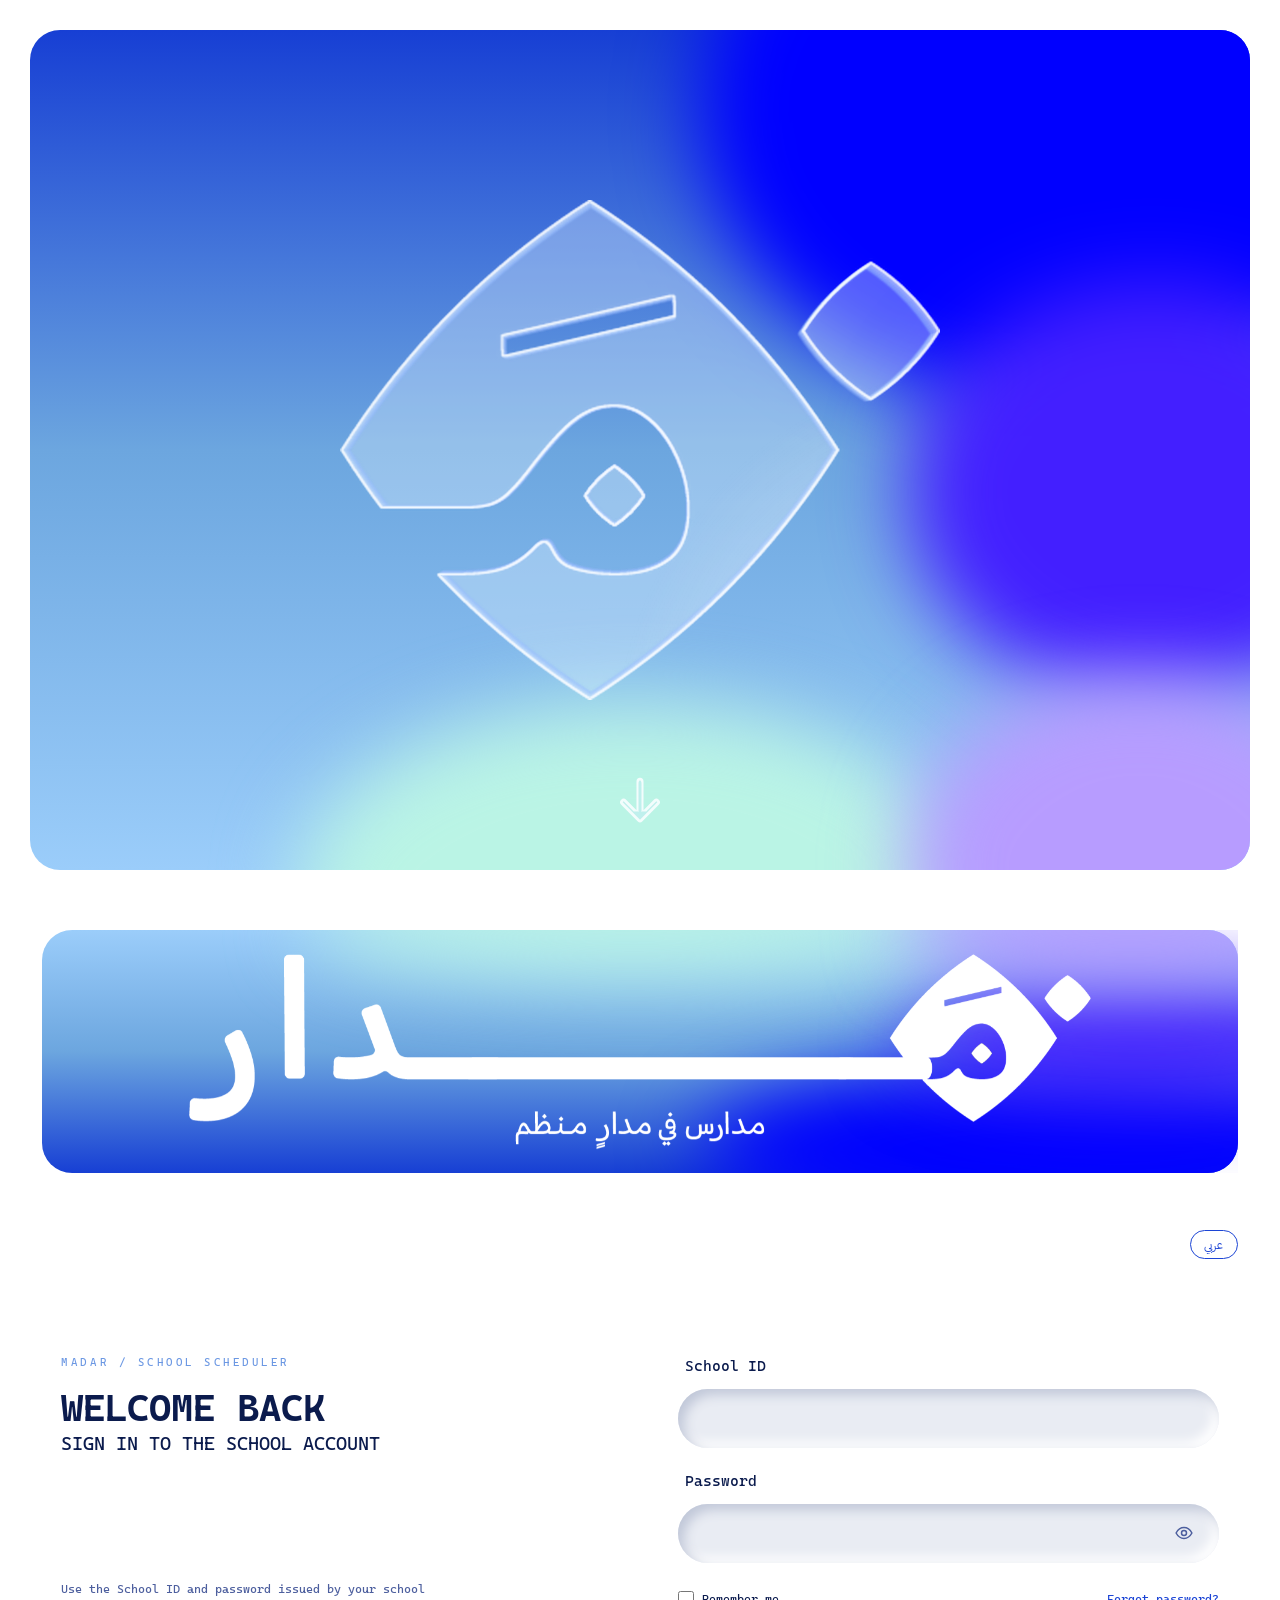
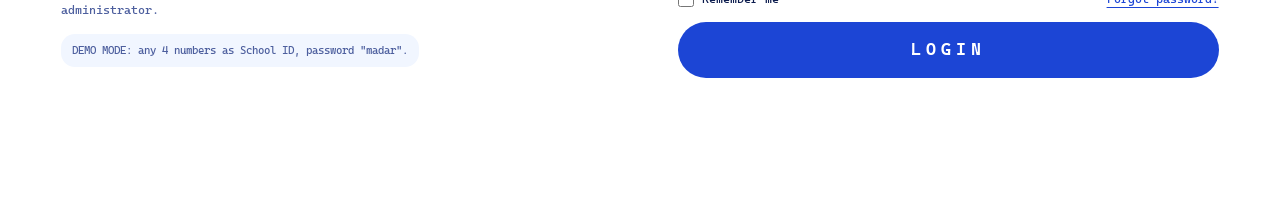
==== frontend/index.html @ d3fefe6a "Frontend: landing, sign-in and timetable app - / : landing (moving gradient, frosted-glass 3D logo, " ====
<!DOCTYPE html>
<html lang="en">
<head>
  <meta charset="utf-8">
  <meta name="viewport" content="width=device-width, initial-scale=1">
  <title>MADAR</title>
  <link rel="icon" href="data:image/svg+xml,%3Csvg xmlns='http://www.w3.org/2000/svg' viewBox='0 0 24 24' fill='%231c45d5'%3E%3Cpath d='M11 2.6c3.5 2.2 6.2 5.1 8.2 9-2 3.9-4.7 6.8-8.2 9-3.5-2.2-6.2-5.1-8.2-9 2-3.9 4.7-6.8 8.2-9z'/%3E%3Cpath d='M19.6 2.6l2 2-2 2-2-2z'/%3E%3C/svg%3E">
  <script>
    // Before first paint: enable scroll effects, and pick the lighter look on slow devices.
    // ?lite=1 forces the lighter look on, ?lite=0 forces it off.
    (function () {
      var root = document.documentElement; root.classList.add("js");
      var q = new URLSearchParams(location.search).get("lite"), nv = navigator;
      var slow = matchMedia("(prefers-reduced-motion:reduce)").matches || (nv.deviceMemory && nv.deviceMemory <= 2) ||
        (nv.hardwareConcurrency && nv.hardwareConcurrency <= 2) || (nv.connection && nv.connection.saveData);
      if (q === "1" || (q !== "0" && slow)) root.classList.add("lite");
    })();
  </script>
  <link rel="stylesheet" href="assets/css/fonts.css">
  <link rel="stylesheet" href="assets/css/base.css">
  <link rel="stylesheet" href="assets/css/aurora.css">
  <link rel="stylesheet" href="assets/css/glass.css">
  <link rel="stylesheet" href="assets/css/scroll.css">
</head>
<body>
  <!-- Glass filters for the 3D logo and the scroll cue (normal, small, lite). -->
  <svg width="0" height="0" style="position:absolute" aria-hidden="true" focusable="false"><defs>
    <filter id="glass" x="-8%" y="-8%" width="116%" height="116%" color-interpolation-filters="sRGB">
      <feColorMatrix in="SourceGraphic" type="matrix" values="0 0 0 0 .80  0 0 0 0 .90  0 0 0 0 1  0 0 0 .26 0" result="body"/>
      <feGaussianBlur in="SourceAlpha" stdDeviation="14" result="bigblur"/>
      <feComposite in="SourceAlpha" in2="bigblur" operator="arithmetic" k1="0" k2="1" k3="-1" k4="0" result="edge"/>
      <feColorMatrix in="edge" type="matrix" values="0 0 0 0 1  0 0 0 0 1  0 0 0 0 1  0 0 0 1.1 0" result="glow"/>
      <feMorphology in="SourceAlpha" operator="erode" radius="1.5" result="er"/>
      <feComposite in="SourceAlpha" in2="er" operator="out" result="rimA"/>
      <feColorMatrix in="rimA" type="matrix" values="0 0 0 0 1  0 0 0 0 1  0 0 0 0 1  0 0 0 .75 0" result="rim"/>
      <feGaussianBlur in="SourceAlpha" stdDeviation="4" result="sb"/>
      <feSpecularLighting in="sb" surfaceScale="10" specularConstant="1.5" specularExponent="26" lighting-color="#ffffff" result="spec">
        <feDistantLight azimuth="225" elevation="45"><animate attributeName="azimuth" from="0" to="360" dur="7s" repeatCount="indefinite"/></feDistantLight>
      </feSpecularLighting>
      <feComposite in="spec" in2="SourceAlpha" operator="in" result="specIn"/>
      <feMerge><feMergeNode in="body"/><feMergeNode in="glow"/><feMergeNode in="rim"/><feMergeNode in="specIn"/></feMerge>
    </filter>
    <filter id="glass-sm" x="-20%" y="-20%" width="140%" height="140%" color-interpolation-filters="sRGB">
      <feColorMatrix in="SourceGraphic" type="matrix" values="0 0 0 0 .80  0 0 0 0 .90  0 0 0 0 1  0 0 0 .34 0" result="body"/>
      <feGaussianBlur in="SourceAlpha" stdDeviation="3" result="bigblur"/>
      <feComposite in="SourceAlpha" in2="bigblur" operator="arithmetic" k1="0" k2="1" k3="-1" k4="0" result="edge"/>
      <feColorMatrix in="edge" type="matrix" values="0 0 0 0 1  0 0 0 0 1  0 0 0 0 1  0 0 0 1.4 0" result="glow"/>
      <feGaussianBlur in="SourceAlpha" stdDeviation="1.2" result="sb"/>
      <feSpecularLighting in="sb" surfaceScale="4" specularConstant="1.2" specularExponent="22" lighting-color="#ffffff" result="spec">
        <feDistantLight azimuth="225" elevation="45"><animate attributeName="azimuth" from="0" to="360" dur="7s" repeatCount="indefinite"/></feDistantLight>
      </feSpecularLighting>
      <feComposite in="spec" in2="SourceAlpha" operator="in" result="specIn"/>
      <feSpecularLighting in="sb" surfaceScale="4" specularConstant="1" specularExponent="16" lighting-color="#1c45d5" result="lo"><feDistantLight azimuth="45" elevation="40"/></feSpecularLighting>
      <feComposite in="lo" in2="SourceAlpha" operator="in" result="loIn"/>
      <feMerge><feMergeNode in="body"/><feMergeNode in="loIn"/><feMergeNode in="glow"/><feMergeNode in="specIn"/></feMerge>
    </filter>
    <filter id="glass-lite" x="-8%" y="-8%" width="116%" height="116%" color-interpolation-filters="sRGB">
      <feColorMatrix in="SourceGraphic" type="matrix" values="0 0 0 0 .80  0 0 0 0 .90  0 0 0 0 1  0 0 0 .3 0" result="body"/>
      <feMorphology in="SourceAlpha" operator="erode" radius="1.5" result="er"/>
      <feComposite in="SourceAlpha" in2="er" operator="out" result="rimA"/>
      <feColorMatrix in="rimA" type="matrix" values="0 0 0 0 1  0 0 0 0 1  0 0 0 0 1  0 0 0 .8 0" result="rim"/>
      <feMerge><feMergeNode in="body"/><feMergeNode in="rim"/></feMerge>
    </filter>
  </defs></svg>

  <!-- Screen 1: landing -->
  <section id="top" class="screen">
    <div class="aurora" data-blobs>
      <div class="stage" id="logo-stage" role="img" aria-label="MADAR"></div>
      <a class="resume" id="resume" href="home/" hidden></a>
      <div class="cue">
        <a href="#login" aria-label="Scroll down to sign in - مرّر للأسفل">
          <svg width="56" height="56" viewBox="0 0 48 48" fill="none" stroke="#fff" stroke-width="6"
               stroke-linecap="round" stroke-linejoin="round" aria-hidden="true"><path d="M24 8v30M10 26l14 14 14-14"/></svg>
        </a>
      </div>
    </div>
  </section>

  <!-- Screen 2: login -->
  <section id="login">
    <div class="aurora flip banner reveal" data-blobs>
      <div class="stage flatmark" role="img" aria-label="MADAR - schools in an organized orbit"
           style="width:min(1541px,var(--stage-max,80%));aspect-ratio:1541/364">
        <img src="assets/wordmark_flat.png" alt="" aria-hidden="true">
      </div>
    </div>
    <div class="body-wrap" id="login-body"></div>
  </section>

  <div class="toast" id="toast" role="status" aria-live="polite"></div>

  <script src="services/session.js"></script>
  <script src="services/auth.js"></script>
  <script src="entry.js"></script>
</body>
</html>
---- frontend/assets/css/fonts.css ----
/* Self-hosted fonts, shared by every page. Cascadia Code for Latin, IBM Plex Sans Arabic for Arabic. */
@font-face{font-family:"IBM Plex Sans Arabic";font-weight:400;font-display:swap;src:url(../fonts/plex-arabic-400.woff2) format("woff2");unicode-range:U+0600-06FF,U+0750-077F,U+0870-088E,U+0890-0891,U+0898-08E1,U+08E3-08FF,U+200C-200E,U+2010-2011,U+FB50-FDFF,U+FE70-FEFC}
@font-face{font-family:"IBM Plex Sans Arabic";font-weight:700;font-display:swap;src:url(../fonts/plex-arabic-700.woff2) format("woff2");unicode-range:U+0600-06FF,U+0750-077F,U+0870-088E,U+0890-0891,U+0898-08E1,U+08E3-08FF,U+200C-200E,U+2010-2011,U+FB50-FDFF,U+FE70-FEFC}
@font-face{font-family:"Cascadia Code";font-weight:400;font-display:swap;
  src:local("Cascadia Code"),local("CascadiaCode-Regular"),url(../fonts/cascadia-400.woff2) format("woff2")}
@font-face{font-family:"Cascadia Code";font-weight:700;font-display:swap;
  src:local("Cascadia Code Bold"),local("CascadiaCode-Bold"),url(../fonts/cascadia-700.woff2) format("woff2")}
---- frontend/assets/css/base.css ----
/* Entry page (landing + login). Ported from the NiceGUI base.css: same values, plain-HTML selectors
   (.ctrl = the field pill, .err = the message under it, .invalid = a field with an error). */
:root{--m:clamp(16px,2.35vw,45px);--mx:clamp(16px,3.3vw,63px);--r:clamp(24px,2.35vw,45px);
  --royal:#1c45d5;--field:#e5f1ff;--ink:#0b1b4d;--soft:#4d5f9e;
  --glass:linear-gradient(140deg,rgba(255,255,255,.82),rgba(255,255,255,.6));
  --rim:inset 0 0 0 1.5px rgba(255,255,255,.92),inset 0 -12px 22px rgba(28,69,213,.10);
  --mono:"Cascadia Code","IBM Plex Sans Arabic","Cascadia Mono",Consolas,"SF Mono",Menlo,monospace}
*{box-sizing:border-box}
html{scroll-behavior:smooth;scroll-snap-type:y proximity}
body,input,button{font-family:var(--mono)}
body{margin:0;background:#fff;color:var(--ink);font-size:14px;line-height:1.5;-webkit-font-smoothing:antialiased}
.aurora{border-radius:var(--r)}
.screen{width:100%;height:100vh;height:100dvh;box-sizing:border-box;padding:var(--m);scroll-snap-align:start}
#login{width:100%;min-height:100vh;box-sizing:border-box;padding:var(--m) var(--mx) clamp(32px,4vw,64px);
  display:flex;flex-direction:column;gap:clamp(28px,4.5vw,72px);scroll-snap-align:start}
/* Banner keeps its size (full width x the wordmark's 1541:364 shape, never taller than 364px) while the
   wordmark + slogan inside are 10% smaller (77.4% / 1387px), so the text breathes. */
.aurora.banner{flex:none;width:100%;height:auto;aspect-ratio:1/.2031;max-height:364px}
.banner .stage{--stage-max:77.4%;max-width:1387px}
/* Welcome text and form are two columns of the SAME height, so their top and bottom edges line up. */
.login-grid{flex:1;display:grid;grid-template-columns:1fr 1fr;gap:clamp(28px,6vw,120px);
  align-content:center;align-items:stretch;padding:0 clamp(0px,1.5vw,28px)}
.intro{display:flex;flex-direction:column;justify-content:space-between;gap:clamp(20px,2.4vw,44px)}
.intro-top,.intro-bot{display:flex;flex-direction:column;align-items:flex-start}
.intro-bot .help{margin-top:0}
@media(max-width:860px){.login-grid{grid-template-columns:1fr}}
.eyebrow{font-size:clamp(11px,.85vw,15px);letter-spacing:.32em;color:#6c98e3;margin-bottom:1.4em}
.h1{font-size:clamp(26px,3vw,56px);font-weight:700;line-height:1.1;text-transform:uppercase}
.h2{font-size:clamp(14px,1.5vw,28px);font-weight:400;margin-top:.5em;text-transform:uppercase}
.help{margin:1.8em 0 0;max-width:34em;line-height:1.7;color:var(--soft);font-size:clamp(12px,.95vw,17px)}
.form{display:flex;flex-direction:column;width:100%;max-width:820px;gap:clamp(2px,.3vw,6px)}
.flabel{display:block;font-size:clamp(14px,1.2vw,22px);margin:0 0 .45em .4em}
.m-field{display:block;width:100%}
.m-field .ctrl{display:flex;align-items:center;gap:.6em;background:var(--field);border-radius:999px;
  height:clamp(52px,4.6vw,86px);padding:0 clamp(18px,1.6vw,30px);transition:box-shadow .2s,background .2s}
.m-field input{width:100%;height:100%;border:0;outline:0;background:transparent;color:var(--ink);
  font-size:clamp(14px,1.2vw,22px);padding:0}
.m-field .err{padding:.35em 1.2em 0;font-size:13px;color:#c62828;min-height:1.7em}
.eye{border:0;background:none;color:var(--soft);cursor:pointer;padding:4px;display:flex;flex:none;border-radius:999px}
.eye svg{width:clamp(20px,1.5vw,26px);height:clamp(20px,1.5vw,26px)}

/* ---- sign-in text boxes: soft "pressed in" pills (neumorphic) ---- */
.form{--nm:#e9ecf3;--nm-d:#c0c7d8;--nm-l:#fff;--nm-o:clamp(4px,.45vw,8px);--nm-b:clamp(8px,.9vw,16px)}
.form .m-field .ctrl{background:var(--nm);
  box-shadow:inset var(--nm-o) var(--nm-o) var(--nm-b) var(--nm-d),inset calc(var(--nm-o)*-1) calc(var(--nm-o)*-1) var(--nm-b) var(--nm-l)}
.form .m-field:focus-within .ctrl{   /* pressed a little deeper + a clear focus ring */
  box-shadow:inset calc(var(--nm-o)*1.3) calc(var(--nm-o)*1.3) var(--nm-b) var(--nm-d),
             inset calc(var(--nm-o)*-1) calc(var(--nm-o)*-1) var(--nm-b) var(--nm-l),0 0 0 2px rgba(28,69,213,.55)}
.form .m-field.invalid .ctrl{
  box-shadow:inset var(--nm-o) var(--nm-o) var(--nm-b) var(--nm-d),inset calc(var(--nm-o)*-1) calc(var(--nm-o)*-1) var(--nm-b) var(--nm-l),0 0 0 2px #c62828}
.form .m-field .err{min-height:1.4em}
/* Edge / Chrome draw their OWN "show password" eye; we have our own toggle, so hide theirs (one rule each on purpose). */
input::-ms-reveal{display:none}
input::-ms-clear{display:none}
input::-webkit-credentials-auto-fill-button{visibility:hidden;pointer-events:none;position:absolute;right:0}
input::-webkit-contacts-auto-fill-button{visibility:hidden;pointer-events:none;position:absolute;right:0}

.m-btn{display:flex;align-items:center;justify-content:center;border:0;cursor:pointer;width:100%;margin-top:.6em;
  height:clamp(52px,4.4vw,80px);border-radius:999px;background:var(--royal);color:#fff;
  font-size:clamp(14px,1.3vw,24px);letter-spacing:.3em;font-weight:700;text-transform:uppercase;
  transition:transform .2s,filter .2s}
.m-btn:hover:not(:disabled){transform:translateY(-2px);filter:brightness(1.12)}
.m-btn:disabled{cursor:wait}
.m-btn .spin{display:none;width:1.3em;height:1.3em;border-radius:50%;border:3px solid rgba(255,255,255,.35);
  border-top-color:#fff;animation:spin .8s linear infinite}
.m-btn.loading .label{display:none}
.m-btn.loading .spin{display:block}
@keyframes spin{to{transform:rotate(360deg)}}
.flink{color:var(--royal);cursor:pointer;text-decoration:underline;text-underline-offset:4px;border-radius:4px}

.h1,.h2{margin:0}
[dir=rtl] *{letter-spacing:0!important}
[dir=rtl] .flabel{margin:0 .4em .5em 0}
.body-wrap{flex:1;display:flex;flex-direction:column;gap:clamp(12px,2vw,28px)}
.lang-row{display:flex;justify-content:flex-end}
.lang{cursor:pointer;border:1.5px solid var(--royal);color:var(--royal);background:transparent;border-radius:999px;
  padding:.35em 1.1em;font-size:clamp(12px,.95vw,16px);transition:background .2s,color .2s}
.lang:hover{background:var(--royal);color:#fff}
.form .row{display:flex;align-items:center;justify-content:space-between;gap:12px;
  font-size:clamp(12px,.95vw,17px);margin-top:.4em}
.check{display:inline-flex;align-items:center;gap:.6em;cursor:pointer}
.check input{width:1.2em;height:1.2em;margin:0;accent-color:var(--royal);cursor:pointer}
.demo{margin-top:1.2em;padding:.7em 1em;border-radius:14px;background:#f1f6ff;color:var(--soft);
  font-size:clamp(11px,.85vw,14px);line-height:1.6}
:focus-visible{outline:3px solid #6c98e3;outline-offset:3px}
.m-field input:focus-visible{outline:0}

/* Toast (replaces NiceGUI's ui.notify) */
.toast{position:fixed;z-index:10;inset-inline:0;bottom:24px;margin:auto;width:fit-content;max-width:90vw;
  padding:.9em 1.5em;border-radius:999px;background:var(--ink);color:#fff;font-size:clamp(13px,.95vw,16px);
  opacity:0;transform:translateY(10px);transition:.25s;pointer-events:none}
.toast.show{opacity:1;transform:none}
.toast.negative{background:#c62828}
---- frontend/assets/css/aurora.css ----
/* Animated gradient. Blobs oscillate AROUND their home position (the mockup composition).
   .flip = vertically mirrored composition, used by the login banner (matches its mockup). */
.aurora{position:relative;width:100%;height:100%;display:flex;align-items:center;justify-content:center;
  overflow:hidden;isolation:isolate;background:linear-gradient(0deg,#9bcdfa 0%,#6ca6df 50%,#173fd4 100%)}
.aurora.flip{background:linear-gradient(180deg,#9bcdfa 0%,#6ca6df 50%,#173fd4 100%)}
.blobs{position:absolute;inset:0;z-index:0;pointer-events:none}
.aurora.flip .blobs{transform:scaleY(-1)}
.blob{position:absolute;border-radius:50%;filter:blur(85px);will-change:transform;
  animation-timing-function:ease-in-out;animation-iteration-count:infinite;animation-direction:alternate}
.b1{width:60%;height:70%;right:-15%;top:-25%;animation:d1 16s;animation-delay:-8s}
.b2{width:40%;height:50%;right:-12%;top:30%;animation:d2 19s;animation-delay:-9.5s}
.b3{width:55%;height:45%;left:22%;bottom:-25%;animation:d3 18s;animation-delay:-9s}
.b4{width:38%;height:45%;right:-10%;bottom:-22%;animation:d4 21s;animation-delay:-10.5s}
.b5{width:22%;height:25%;right:12%;bottom:-14%;animation:d5 15s;animation-delay:-7.5s}
.b6{width:45%;height:55%;left:-12%;top:-22%;animation:d6 22s;animation-delay:-11s}
.b7{width:40%;height:45%;left:-8%;top:30%;animation:d7 20s;animation-delay:-10s}
.b8{width:50%;height:55%;left:28%;top:-28%;opacity:.8;animation:d8 18s;animation-delay:-9s}
.b9{width:45%;height:50%;left:8%;bottom:-18%;animation:d9 21s;animation-delay:-10.5s}
/* each: from = home - offset, to = home + offset  (animation-delay = -half duration starts at home) */
@keyframes d1{from{transform:translate(15%,-12.5%) scale(.9)}to{transform:translate(-15%,12.5%) scale(1.1)}}
@keyframes d2{from{transform:translate(22.5%,15%) scale(.85)}to{transform:translate(-22.5%,-15%) scale(1.15)}}
@keyframes d3{from{transform:translate(-17.5%,12.5%) scale(.875)}to{transform:translate(17.5%,-12.5%) scale(1.125)}}
@keyframes d4{from{transform:translate(20%,10%) scale(.925)}to{transform:translate(-20%,-10%) scale(1.075)}}
@keyframes d5{from{transform:translate(60%,15%) scale(.75)}to{transform:translate(-60%,-15%) scale(1.25)}}
@keyframes d6{from{transform:translate(-20%,-17.5%) scale(.9)}to{transform:translate(20%,17.5%) scale(1.1)}}
@keyframes d7{from{transform:translate(-30%,20%) scale(.85)}to{transform:translate(30%,-20%) scale(1.15)}}
@keyframes d8{from{transform:translate(27.5%,-20%) scale(.875)}to{transform:translate(-27.5%,20%) scale(1.125)}}
@keyframes d9{from{transform:translate(-55%,17.5%) scale(.9)}to{transform:translate(55%,-17.5%) scale(1.1)}}
/* lite mode (slow devices / reduced motion): fewer, cheaper blobs */
.lite .blob{filter:blur(40px)}
.lite .blob:nth-child(n+5){display:none}
@media (prefers-reduced-motion:reduce){.blob{animation:none}}
---- frontend/assets/css/glass.css ----
.stage{position:relative;z-index:1;perspective:1400px}
.sway,.tilt{position:absolute;inset:0;transform-style:preserve-3d}
.sway{animation:sway 9s ease-in-out infinite alternate}
.tilt{transition:transform .25s ease-out}
@keyframes sway{from{transform:rotateY(calc(var(--sy,16deg)*-1)) rotateX(var(--sx,6deg))}
  to{transform:rotateY(var(--sy,16deg)) rotateX(calc(var(--sx,6deg)*-1))}}
.layer,.sheen,.glow{position:absolute;inset:0;pointer-events:none}
.layer{-webkit-mask:var(--edge) center/contain no-repeat;mask:var(--edge) center/contain no-repeat}
.back,.sheen,.glow{-webkit-mask:var(--hd) center/contain no-repeat;mask:var(--hd) center/contain no-repeat}
.face,.flat{position:absolute;inset:0;width:100%;height:100%;object-fit:contain}
.face{filter:url(#glass)}
.sheen{transform:translateZ(1.5px);background-size:300% 100%;animation:sweep 7s ease-in-out infinite;
  background-image:linear-gradient(115deg,transparent 38%,rgba(255,255,255,.75) 50%,transparent 62%)}
@keyframes sweep{0%{background-position:0% 0}60%,100%{background-position:100% 0}}
.glow{transform:translateZ(1px);background-size:220% 220%;animation:glow 11s ease-in-out infinite alternate;
  background-image:radial-gradient(circle at 50% 50%,rgba(255,255,255,.5),rgba(255,255,255,0) 45%)}
@keyframes glow{0%{background-position:0% 0%}33%{background-position:100% 20%}
  66%{background-position:60% 100%}100%{background-position:0% 80%}}
@media (prefers-reduced-motion:reduce){.sway,.sheen,.glow{animation:none}}
/* lite mode: 6 depth layers, no sway, cheaper static glass filter */
.lite .layer:not(.back):not(:nth-child(4n)){display:none}
.lite .sway,.lite .sheen,.lite .glow{animation:none}
.lite .tilt{transition:none}
.lite .face{filter:url(#glass-lite)}
---- frontend/assets/css/scroll.css ----
#top .stage{transform:translateY(calc(var(--p,0)*-90px)) scale(calc(1 - var(--p,0)*.22));
  opacity:calc(1 - var(--p,0)*1.5)}
#top .aurora{transform:scale(calc(1 - var(--p,0)*.05));transform-origin:50% 100%;
  opacity:calc(1 - var(--p,0)*.35)}
.cue{position:absolute;left:50%;bottom:clamp(18px,3vw,40px);transform:translateX(-50%);z-index:3;
  opacity:calc(1 - var(--p,0)*4)}
.cue a{display:flex;align-items:center;justify-content:center;width:64px;height:64px;text-decoration:none;animation:bob 1.6s ease-in-out infinite}
.cue svg{filter:url(#glass-sm)}
@keyframes bob{0%,100%{transform:translateY(0);opacity:.75}50%{transform:translateY(8px);opacity:1}}
.js .reveal{opacity:0;transform:translateY(34px);
  transition:opacity .9s cubic-bezier(.2,.7,.2,1) var(--d,0s),transform .9s cubic-bezier(.2,.7,.2,1) var(--d,0s)}
.js .reveal.in{opacity:1;transform:none}
.js .aurora:not(.vis) .blob,.js .aurora:not(.vis) .sway{animation-play-state:paused}
@media (prefers-reduced-motion:reduce){.js .reveal{opacity:1;transform:none;transition:none}
  #top .stage,#top .aurora,.cue{transform:none;opacity:1}.cue a{animation:none}html{scroll-behavior:auto}}

.lite .cue svg{filter:url(#glass-lite)}
.flatmark img{display:block;width:100%;height:100%;object-fit:contain}

/* "Continue to timetable" pill on the landing page for a visitor who is already signed in */
.resume{position:absolute;z-index:3;top:clamp(16px,2.4vw,40px);inset-inline-end:clamp(16px,2.4vw,40px);display:flex;align-items:center;gap:.7em;
  padding:.7em 1.3em;border-radius:999px;background:var(--glass);box-shadow:var(--rim);color:var(--ink);text-decoration:none;
  font-size:clamp(12px,1vw,18px);font-weight:700;transition:transform .2s,filter .2s}
.resume:hover{transform:translateY(-2px);filter:brightness(1.05)}
.resume svg{width:1.4em;height:1.4em;transform:scaleX(-1)}
.resume[dir=rtl] svg{transform:none}
.resume[hidden]{display:none}   /* plain-HTML port: the pill is in the page but hidden until signed in */
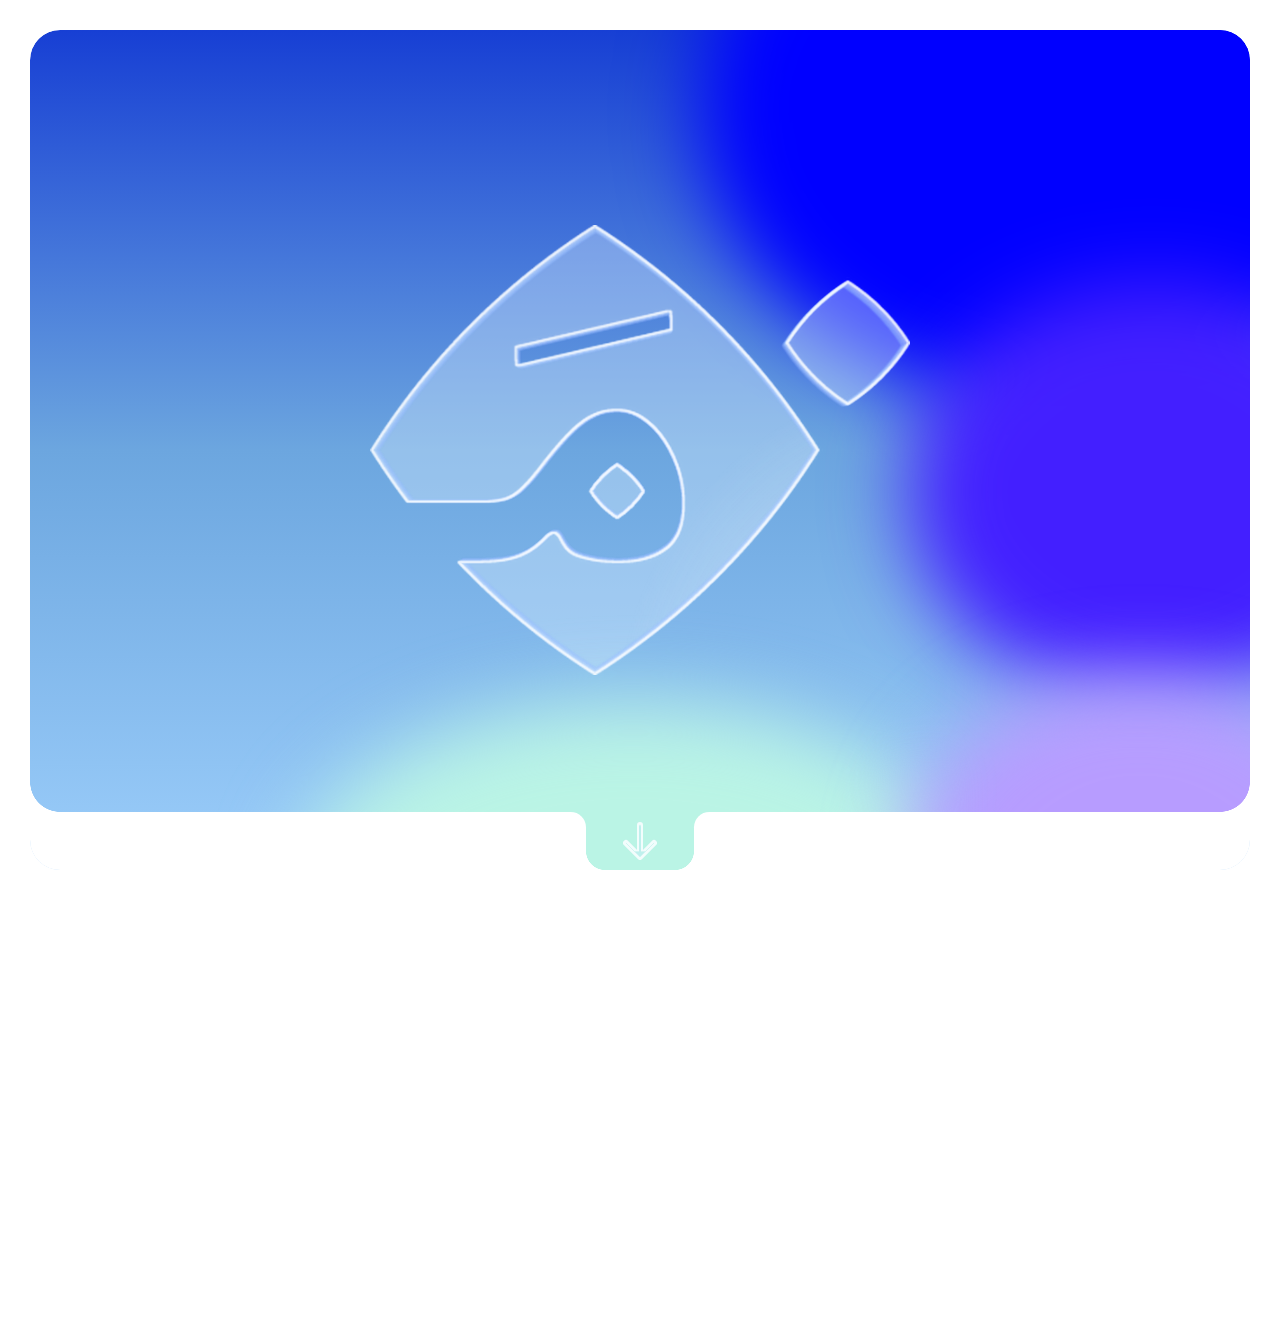
==== commit 22e29f70: "Frontend: landing-to-login morph, smaller logo and arrow, arrow tab - One gradient panel morphs from" ====
--- a/frontend/index.html
+++ b/frontend/index.html
@@ -6,10 +6,12 @@
   <title>MADAR</title>
   <link rel="icon" href="data:image/svg+xml,%3Csvg xmlns='http://www.w3.org/2000/svg' viewBox='0 0 24 24' fill='%231c45d5'%3E%3Cpath d='M11 2.6c3.5 2.2 6.2 5.1 8.2 9-2 3.9-4.7 6.8-8.2 9-3.5-2.2-6.2-5.1-8.2-9 2-3.9 4.7-6.8 8.2-9z'/%3E%3Cpath d='M19.6 2.6l2 2-2 2-2-2z'/%3E%3C/svg%3E">
   <script>
-    // Before first paint: enable scroll effects, and pick the lighter look on slow devices.
-    // ?lite=1 forces the lighter look on, ?lite=0 forces it off.
+    // Before first paint: start locked on the landing (or already opened when the link is .../#login),
+    // and pick the lighter look on slow devices. ?lite=1 forces the lighter look on, ?lite=0 forces it off.
     (function () {
       var root = document.documentElement; root.classList.add("js");
+      if (location.hash === "#login") root.classList.add("go", "done", "instant");
+      else root.classList.add("lock");
       var q = new URLSearchParams(location.search).get("lite"), nv = navigator;
       var slow = matchMedia("(prefers-reduced-motion:reduce)").matches || (nv.deviceMemory && nv.deviceMemory <= 2) ||
         (nv.hardwareConcurrency && nv.hardwareConcurrency <= 2) || (nv.connection && nv.connection.saveData);
@@ -20,7 +22,7 @@
   <link rel="stylesheet" href="assets/css/base.css">
   <link rel="stylesheet" href="assets/css/aurora.css">
   <link rel="stylesheet" href="assets/css/glass.css">
-  <link rel="stylesheet" href="assets/css/scroll.css">
+  <link rel="stylesheet" href="assets/css/morph.css">
 </head>
 <body>
   <!-- Glass filters for the 3D logo and the scroll cue (normal, small, lite). -->
@@ -63,30 +65,35 @@
     </filter>
   </defs></svg>
 
-  <!-- Screen 1: landing -->
-  <section id="top" class="screen">
-    <div class="aurora" data-blobs>
-      <div class="stage" id="logo-stage" role="img" aria-label="MADAR"></div>
+  <!-- ONE gradient panel (.slide). Landing state: full screen with the glass icon. On the morph it shrinks into
+       the login banner, the icon flies onto the wordmark's diamond and the wordmark unfolds to the left.
+       State lives in one class on <html>: none = landing, .go = morphing/opened, .done = finished. -->
+  <main class="entry">
+    <div class="slide" id="slide">
+      <div class="aurora aur a" data-blobs></div>              <!-- full-screen composition -->
+      <div class="aurora flip aur b" data-blobs></div>         <!-- banner composition (mirrored) -->
+
+      <div class="mark" id="mark" role="button" tabindex="0" aria-expanded="false" aria-controls="login" aria-label="MADAR">
+        <div class="pulse"><div class="stage" id="logo-stage" aria-hidden="true"></div></div>
+      </div>
+      <div class="word" role="img" aria-label="MADAR - schools in an organized orbit">
+        <img src="assets/wordmark_flat.png" alt="" width="1541" height="364">
+      </div>
+
       <a class="resume" id="resume" href="home/" hidden></a>
-      <div class="cue">
-        <a href="#login" aria-label="Scroll down to sign in - مرّر للأسفل">
-          <svg width="56" height="56" viewBox="0 0 48 48" fill="none" stroke="#fff" stroke-width="6"
-               stroke-linecap="round" stroke-linejoin="round" aria-hidden="true"><path d="M24 8v30M10 26l14 14 14-14"/></svg>
-        </a>
+
+      <!-- White margin rising around the arrow: two shoulders + rounded corners, leaving a tab for the arrow. -->
+      <div class="notch" aria-hidden="true">
+        <i class="sh l"></i><i class="sh r"></i><i class="cn l"></i><i class="cn r"></i><i class="tc l"></i><i class="tc r"></i>
       </div>
+      <button class="cue" id="cue" type="button" aria-label="Scroll down to sign in - مرّر للأسفل" aria-controls="login">
+        <svg viewBox="0 0 48 48" fill="none" stroke="#fff" stroke-width="6" stroke-linecap="round" stroke-linejoin="round"
+             aria-hidden="true" focusable="false"><path d="M24 8v30M10 26l14 14 14-14"/></svg>
+      </button>
     </div>
-  </section>
 
-  <!-- Screen 2: login -->
-  <section id="login">
-    <div class="aurora flip banner reveal" data-blobs>
-      <div class="stage flatmark" role="img" aria-label="MADAR - schools in an organized orbit"
-           style="width:min(1541px,var(--stage-max,80%));aspect-ratio:1541/364">
-        <img src="assets/wordmark_flat.png" alt="" aria-hidden="true">
-      </div>
-    </div>
-    <div class="body-wrap" id="login-body"></div>
-  </section>
+    <section class="body-wrap" id="login" inert></section>
+  </main>
 
   <div class="toast" id="toast" role="status" aria-live="polite"></div>
 
--- a/frontend/assets/css/base.css
+++ b/frontend/assets/css/base.css
@@ -6,17 +6,8 @@
   --rim:inset 0 0 0 1.5px rgba(255,255,255,.92),inset 0 -12px 22px rgba(28,69,213,.10);
   --mono:"Cascadia Code","IBM Plex Sans Arabic","Cascadia Mono",Consolas,"SF Mono",Menlo,monospace}
 *{box-sizing:border-box}
-html{scroll-behavior:smooth;scroll-snap-type:y proximity}
 body,input,button{font-family:var(--mono)}
 body{margin:0;background:#fff;color:var(--ink);font-size:14px;line-height:1.5;-webkit-font-smoothing:antialiased}
-.aurora{border-radius:var(--r)}
-.screen{width:100%;height:100vh;height:100dvh;box-sizing:border-box;padding:var(--m);scroll-snap-align:start}
-#login{width:100%;min-height:100vh;box-sizing:border-box;padding:var(--m) var(--mx) clamp(32px,4vw,64px);
-  display:flex;flex-direction:column;gap:clamp(28px,4.5vw,72px);scroll-snap-align:start}
-/* Banner keeps its size (full width x the wordmark's 1541:364 shape, never taller than 364px) while the
-   wordmark + slogan inside are 10% smaller (77.4% / 1387px), so the text breathes. */
-.aurora.banner{flex:none;width:100%;height:auto;aspect-ratio:1/.2031;max-height:364px}
-.banner .stage{--stage-max:77.4%;max-width:1387px}
 /* Welcome text and form are two columns of the SAME height, so their top and bottom edges line up. */
 .login-grid{flex:1;display:grid;grid-template-columns:1fr 1fr;gap:clamp(28px,6vw,120px);
   align-content:center;align-items:stretch;padding:0 clamp(0px,1.5vw,28px)}
@@ -71,7 +62,9 @@
 .h1,.h2{margin:0}
 [dir=rtl] *{letter-spacing:0!important}
 [dir=rtl] .flabel{margin:0 .4em .5em 0}
-.body-wrap{flex:1;display:flex;flex-direction:column;gap:clamp(12px,2vw,28px)}
+/* Login content below the banner (the banner itself is the morphing .slide, see morph.css). */
+.body-wrap{flex:1;display:flex;flex-direction:column;gap:clamp(12px,2vw,28px);
+  padding:clamp(28px,4.5vw,72px) calc(var(--mx) - var(--m)) clamp(0px,1vw,20px)}
 .lang-row{display:flex;justify-content:flex-end}
 .lang{cursor:pointer;border:1.5px solid var(--royal);color:var(--royal);background:transparent;border-radius:999px;
   padding:.35em 1.1em;font-size:clamp(12px,.95vw,16px);transition:background .2s,color .2s}
--- a/frontend/assets/css/morph.css
+++ b/frontend/assets/css/morph.css
@@ -0,0 +1,94 @@
+/* Landing -> login morph (the e-vite animation, desktop sizes). Replaces scroll.css.
+   State: one class on <html>. none = landing, .go = morphing/opened, .done = finished (1.8 s after .go).
+   Every visual change is a CSS transition keyed on those classes; entry.js only flips them and measures. */
+:root{--dur:1.2s;--ease:cubic-bezier(.7,0,.25,1);--dx:0px;--dy:0px;--s:.25;
+  /* arrow and its tab in the white margin */
+  --cue:54px;                              /* arrow box, 15% smaller than before (64 px) */
+  --tw:clamp(96px,8.5vw,164px);            /* tab width */
+  --th:clamp(58px,4.2vw,80px);             /* tab height (how far the white margin rises) */
+  --tf:clamp(12px,1.2vw,22px);             /* fillet where the tab meets the margin */
+  --tr:clamp(14px,1.5vw,28px)}             /* tab's bottom corners */
+
+html.lock{overflow:hidden}
+html.instant *,html.instant *::before,html.instant *::after{transition:none!important}
+
+.entry{min-height:100vh;min-height:100dvh;padding:var(--m);display:flex;flex-direction:column;container-type:inline-size}
+
+/* ---- the one panel ---- */
+.slide{position:relative;flex:none;overflow:hidden;isolation:isolate;container-type:inline-size;
+  display:flex;align-items:center;justify-content:center;width:100%;
+  height:calc(100vh - 2*var(--m));height:calc(100dvh - 2*var(--m));border-radius:var(--r);
+  transition:height var(--dur) var(--ease),border-radius var(--dur) var(--ease)}
+.go .slide{height:min(20.31cqw,364px);border-radius:clamp(14px,1.15vw,22px)}   /* banner: 1/.2031 of the width */
+
+/* two gradient layers: .a (full screen) stays until .b (banner, mirrored) has faded in over it */
+.slide .aur{position:absolute;inset:0;width:auto;height:auto;z-index:0;border-radius:inherit}   /* round the layers too: Chrome may not clip blurred blobs to the panel corners */
+.aur.b{opacity:0;visibility:hidden;transition:opacity .5s ease,visibility 0s linear .5s}
+.go .aur.b{opacity:1;visibility:visible;transition:opacity .65s ease .55s,visibility 0s linear .55s}
+.done .aur.a{visibility:hidden}
+html:not(.go) .aur.b .blob,.done .aur.a .blob,.slide:not(.vis) .blob{animation-play-state:paused}
+
+/* ---- glass icon: 10% smaller than before (540 x 450 at 1920), flies onto the wordmark's diamond ---- */
+.mark{position:relative;z-index:2;cursor:pointer;border-radius:24px;
+  width:min(540px,72%,calc((100dvh - 2*var(--m))*.654));aspect-ratio:600/500;transform-origin:50% 50%;
+  transition:transform var(--dur) var(--ease),opacity .35s ease}
+.mark::after{content:"";position:absolute;inset:-28px}                 /* generous hit area */
+.go .mark{transform:translate(var(--dx),var(--dy)) scale(var(--s));opacity:0;pointer-events:none;
+  transition:transform var(--dur) var(--ease),opacity .4s ease .9s}
+.done .mark{visibility:hidden}
+.mark .pulse,.mark .stage{width:100%;height:100%}
+.mark .pulse{animation:breathe 1.6s ease-in-out -.8s infinite alternate}
+@keyframes breathe{from{transform:scale(.95)}to{transform:scale(1.05)}}
+.done .mark .pulse,.done .mark .sway,.done .mark .sheen,.done .mark .glow{animation-play-state:paused}
+
+/* ---- flat wordmark: already in place, hidden; after the icon lands it fades in and unfolds to the left ---- */
+.word{position:absolute;z-index:2;left:50%;top:50%;transform:translate(-50%,-50%);pointer-events:none;
+  width:calc(min(77.4cqw,1387px)*1541/1500);aspect-ratio:1541/364;opacity:0;clip-path:inset(0 0 0 76%);
+  transition:opacity .35s ease .2s,clip-path .45s ease}
+.word img{display:block;width:100%;height:100%}
+.go .word{opacity:1;clip-path:inset(0);
+  transition:opacity .4s ease .9s,clip-path .75s cubic-bezier(.22,.8,.2,1) .95s}
+
+/* ---- white margin around the arrow (shoulders + rounded corners); slides away when the morph starts ---- */
+.notch{position:absolute;z-index:3;left:0;right:0;bottom:0;height:calc(var(--th) + var(--r));pointer-events:none;
+  transition:transform .5s ease .8s}
+.go .notch{transform:translateY(100%);transition:transform .4s ease}
+.notch i{position:absolute;display:block}
+.sh{bottom:0;height:var(--th);width:calc(50% - var(--tw)/2);background:#fff}
+.sh.l{left:0;border-top-right-radius:var(--tf)}
+.sh.r{right:0;border-top-left-radius:var(--tf)}
+.cn{bottom:var(--th);width:var(--r);height:var(--r)}                     /* the panel's own bottom corners */
+.cn.l{left:0;background:radial-gradient(circle at 100% 0,transparent calc(var(--r) - .5px),#fff var(--r))}
+.cn.r{right:0;background:radial-gradient(circle at 0 0,transparent calc(var(--r) - .5px),#fff var(--r))}
+.tc{bottom:0;width:var(--tr);height:var(--tr)}                           /* the tab's bottom corners */
+.tc.l{left:calc(50% - var(--tw)/2);background:radial-gradient(circle at 100% 0,transparent calc(var(--tr) - .5px),#fff var(--tr))}
+.tc.r{right:calc(50% - var(--tw)/2);background:radial-gradient(circle at 0 0,transparent calc(var(--tr) - .5px),#fff var(--tr))}
+
+/* ---- the arrow, inside its tab ---- */
+.cue{position:absolute;z-index:4;left:50%;bottom:calc((var(--th) - var(--cue))/2);transform:translateX(-50%);
+  width:var(--cue);height:var(--cue);padding:0;border:0;border-radius:999px;background:none;cursor:pointer;
+  display:flex;align-items:center;justify-content:center;transition:opacity .3s ease .9s}
+.cue svg{width:48px;height:48px;filter:url(#glass-sm);animation:bob 1.6s ease-in-out infinite}   /* 15% smaller (was 56) */
+@keyframes bob{0%,100%{transform:translateY(0);opacity:.75}50%{transform:translateY(6px);opacity:1}}
+.go .cue{opacity:0;pointer-events:none;transition:opacity .2s ease}
+.lite .cue svg{filter:url(#glass-lite)}
+
+/* "Continue to timetable" pill for a visitor who is already signed in */
+.resume{position:absolute;z-index:3;top:clamp(16px,2.4vw,40px);inset-inline-end:clamp(16px,2.4vw,40px);display:flex;align-items:center;gap:.7em;
+  padding:.7em 1.3em;border-radius:999px;background:var(--glass);box-shadow:var(--rim);color:var(--ink);text-decoration:none;
+  font-size:clamp(12px,1vw,18px);font-weight:700;transition:transform .2s,filter .2s,opacity .3s ease .9s}
+.resume:hover{transform:translateY(-2px);filter:brightness(1.05)}
+.resume svg{width:1.4em;height:1.4em;transform:scaleX(-1)}
+.resume[dir=rtl] svg{transform:none}
+.resume[hidden]{display:none}
+.go .resume{opacity:0;pointer-events:none;transition:opacity .2s ease}
+
+/* ---- login content rises in line by line once the banner has formed ---- */
+.rv{opacity:0;transform:translateY(14px);transition:opacity .3s ease,transform .3s ease}
+.go .rv{opacity:1;transform:none;
+  transition:opacity .6s ease calc(1.25s + var(--i,0)*.08s),transform .6s ease calc(1.25s + var(--i,0)*.08s)}
+
+@media (prefers-reduced-motion:reduce){
+  .slide,.mark,.word,.aur.b,.rv,.notch,.cue,.resume{transition:none!important}
+  .mark .pulse,.cue svg{animation:none}}
+.lite .mark .pulse{animation:none}
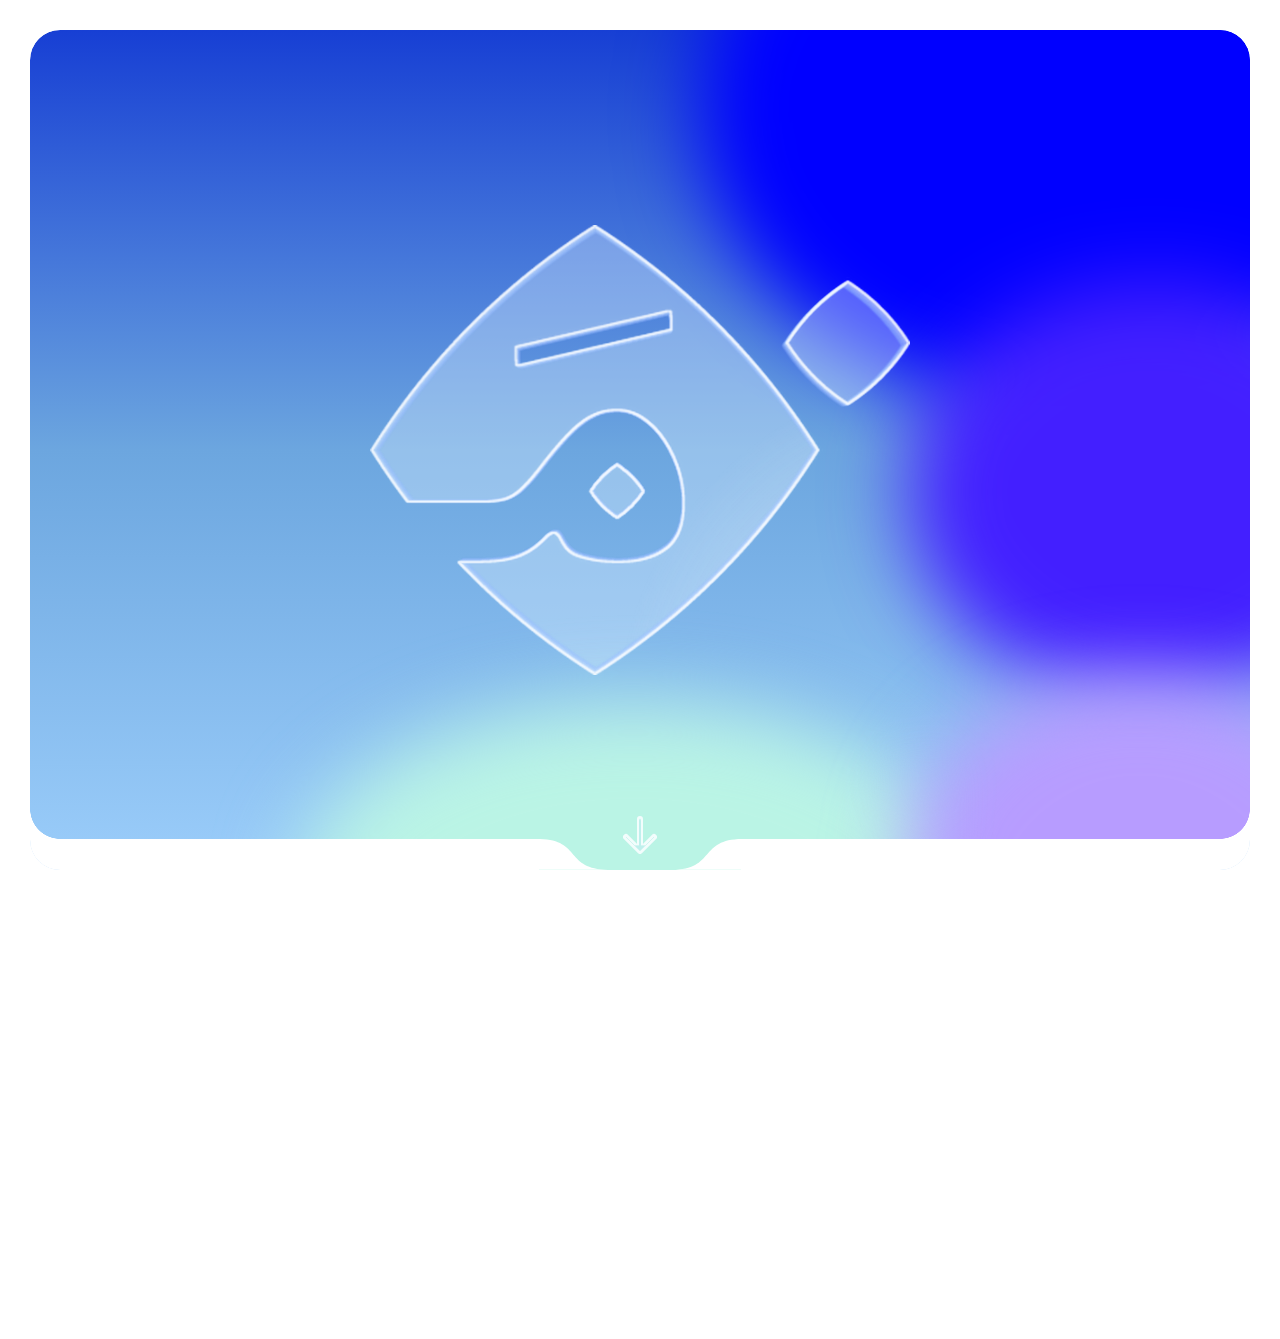
==== commit 5ce287e2: "Frontend: arrow tab edges are one smooth S-curve each Each side is a single cubic Bezier (SVG) that " ====
--- a/frontend/index.html
+++ b/frontend/index.html
@@ -84,7 +84,9 @@
 
       <!-- White margin rising around the arrow: two shoulders + rounded corners, leaving a tab for the arrow. -->
       <div class="notch" aria-hidden="true">
-        <i class="sh l"></i><i class="sh r"></i><i class="cn l"></i><i class="cn r"></i><i class="tc l"></i><i class="tc r"></i>
+        <i class="sh l"></i><i class="sh r"></i><i class="cn l"></i><i class="cn r"></i>
+        <svg class="cv l" viewBox="0 0 100 100" preserveAspectRatio="none"><path d="M0 0C62 0 38 100 100 100H0Z"/></svg>
+        <svg class="cv r" viewBox="0 0 100 100" preserveAspectRatio="none"><path d="M100 0C38 0 62 100 0 100H100Z"/></svg>
       </div>
       <button class="cue" id="cue" type="button" aria-label="Scroll down to sign in - مرّر للأسفل" aria-controls="login">
         <svg viewBox="0 0 48 48" fill="none" stroke="#fff" stroke-width="6" stroke-linecap="round" stroke-linejoin="round"
--- a/frontend/assets/css/morph.css
+++ b/frontend/assets/css/morph.css
@@ -4,10 +4,11 @@
 :root{--dur:1.2s;--ease:cubic-bezier(.7,0,.25,1);--dx:0px;--dy:0px;--s:.25;
   /* arrow and its tab in the white margin */
   --cue:54px;                              /* arrow box, 15% smaller than before (64 px) */
-  --tw:clamp(96px,8.5vw,164px);            /* tab width */
-  --th:clamp(58px,4.2vw,80px);             /* tab height (how far the white margin rises) */
-  --tf:clamp(12px,1.2vw,22px);             /* fillet where the tab meets the margin */
-  --tr:clamp(14px,1.5vw,28px)}             /* tab's bottom corners */
+  --th:clamp(30px,2.4vw,46px);             /* how far the white margin rises (its thickness) */
+  --tb:clamp(64px,4.6vw,88px);             /* tab width at the bottom */
+  --fx:clamp(48px,5.5vw,110px)}            /* length of each curve */
+/* Each side of the tab is ONE smooth S-curve (a single cubic Bezier): it leaves the margin flat, dips, and
+   lands flat on the bottom edge, so the tab flows out of the panel with no corners at all. */
 
 html.lock{overflow:hidden}
 html.instant *,html.instant *::before,html.instant *::after{transition:none!important}
@@ -54,18 +55,18 @@
   transition:transform .5s ease .8s}
 .go .notch{transform:translateY(100%);transition:transform .4s ease}
 .notch i{position:absolute;display:block}
-.sh{bottom:0;height:var(--th);width:calc(50% - var(--tw)/2);background:#fff}
-.sh.l{left:0;border-top-right-radius:var(--tf)}
-.sh.r{right:0;border-top-left-radius:var(--tf)}
+.sh{bottom:0;height:var(--th);width:calc(50% - var(--tb)/2 - var(--fx) + 1px);background:#fff}   /* +1px: no seam */
+.sh.l{left:0}
+.sh.r{right:0}
+.notch .cv{position:absolute;bottom:0;height:var(--th);width:var(--fx);fill:#fff;shape-rendering:geometricPrecision}
+.cv.l{left:calc(50% - var(--tb)/2 - var(--fx))}
+.cv.r{right:calc(50% - var(--tb)/2 - var(--fx))}
 .cn{bottom:var(--th);width:var(--r);height:var(--r)}                     /* the panel's own bottom corners */
 .cn.l{left:0;background:radial-gradient(circle at 100% 0,transparent calc(var(--r) - .5px),#fff var(--r))}
 .cn.r{right:0;background:radial-gradient(circle at 0 0,transparent calc(var(--r) - .5px),#fff var(--r))}
-.tc{bottom:0;width:var(--tr);height:var(--tr)}                           /* the tab's bottom corners */
-.tc.l{left:calc(50% - var(--tw)/2);background:radial-gradient(circle at 100% 0,transparent calc(var(--tr) - .5px),#fff var(--tr))}
-.tc.r{right:calc(50% - var(--tw)/2);background:radial-gradient(circle at 0 0,transparent calc(var(--tr) - .5px),#fff var(--tr))}
 
-/* ---- the arrow, inside its tab ---- */
-.cue{position:absolute;z-index:4;left:50%;bottom:calc((var(--th) - var(--cue))/2);transform:translateX(-50%);
+/* ---- the arrow, at the top of its tab ---- */
+.cue{position:absolute;z-index:4;left:50%;bottom:calc(var(--th) - var(--cue)*.42);transform:translateX(-50%);
   width:var(--cue);height:var(--cue);padding:0;border:0;border-radius:999px;background:none;cursor:pointer;
   display:flex;align-items:center;justify-content:center;transition:opacity .3s ease .9s}
 .cue svg{width:48px;height:48px;filter:url(#glass-sm);animation:bob 1.6s ease-in-out infinite}   /* 15% smaller (was 56) */
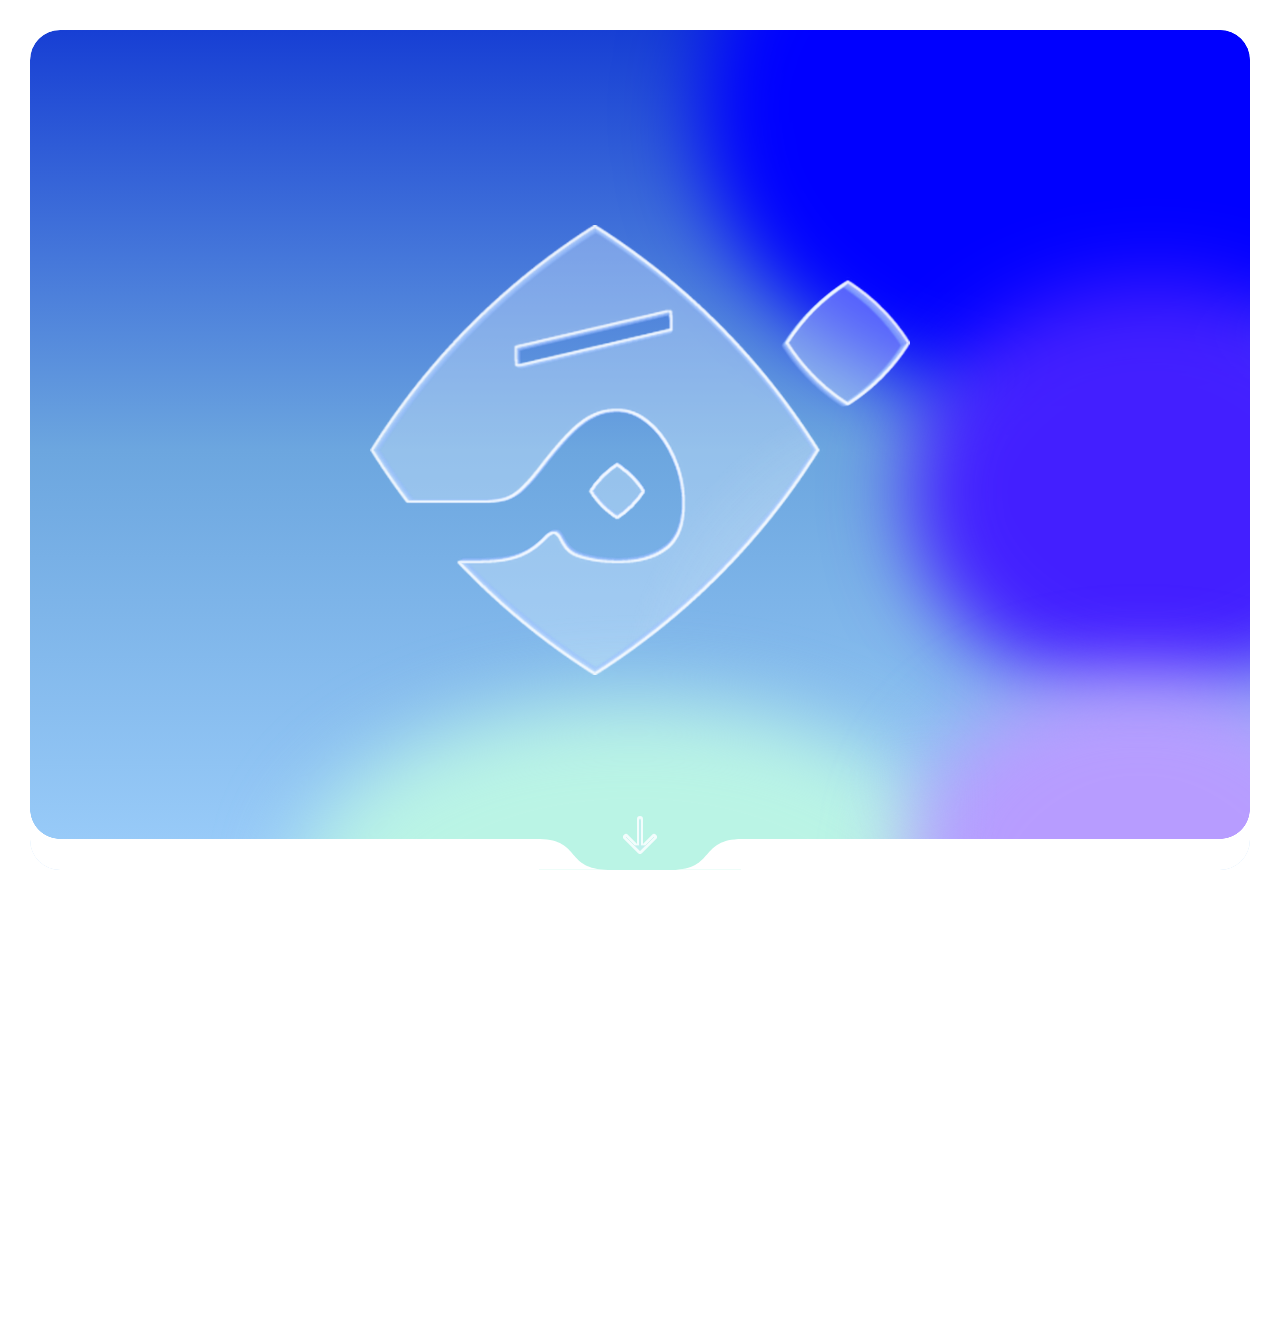
==== commit f6410185: "Frontend: all screens from the earlier MADAR app, Excel upload, dark mode, Arabic - App after sign-i" ====
--- a/frontend/index.html
+++ b/frontend/index.html
@@ -10,6 +10,8 @@
     // and pick the lighter look on slow devices. ?lite=1 forces the lighter look on, ?lite=0 forces it off.
     (function () {
       var root = document.documentElement; root.classList.add("js");
+      var theme; try { theme = JSON.parse(localStorage.getItem("madar.theme")); } catch (e) {}
+      root.dataset.theme = theme || (matchMedia("(prefers-color-scheme: dark)").matches ? "dark" : "light");
       if (location.hash === "#login") root.classList.add("go", "done", "instant");
       else root.classList.add("lock");
       var q = new URLSearchParams(location.search).get("lite"), nv = navigator;
@@ -23,6 +25,7 @@
   <link rel="stylesheet" href="assets/css/aurora.css">
   <link rel="stylesheet" href="assets/css/glass.css">
   <link rel="stylesheet" href="assets/css/morph.css">
+  <link rel="stylesheet" href="assets/css/theme.css">
 </head>
 <body>
   <!-- Glass filters for the 3D logo and the scroll cue (normal, small, lite). -->
--- a/frontend/assets/css/base.css
+++ b/frontend/assets/css/base.css
@@ -69,6 +69,9 @@
 .lang{cursor:pointer;border:1.5px solid var(--royal);color:var(--royal);background:transparent;border-radius:999px;
   padding:.35em 1.1em;font-size:clamp(12px,.95vw,16px);transition:background .2s,color .2s}
 .lang:hover{background:var(--royal);color:#fff}
+.lang-row{gap:8px;align-items:center}
+.theme-btn{display:inline-flex;align-items:center;justify-content:center;padding:.35em .7em}
+.theme-btn svg{width:1.25em;height:1.25em}
 .form .row{display:flex;align-items:center;justify-content:space-between;gap:12px;
   font-size:clamp(12px,.95vw,17px);margin-top:.4em}
 .check{display:inline-flex;align-items:center;gap:.6em;cursor:pointer}
--- a/frontend/assets/css/theme.css
+++ b/frontend/assets/css/theme.css
@@ -0,0 +1,32 @@
+/* Dark mode (html[data-theme=dark]), shared by the entry page and the app.
+   Like the reference: the gradient panels turn deep navy-indigo with blue and violet glows and their glass goes
+   dark; the white page and its pale panels stay light. Colours: ink #0b1b4d, night card #14286b, text #e6eeff, mint accents. */
+html[data-theme=dark] { color-scheme: light; }
+
+/* ---- night gradient (app hero .hero, entry panels .aurora) ---- */
+html[data-theme=dark] .hero,
+html[data-theme=dark] .aurora:not(.flip) { background: linear-gradient(0deg, #2a3aa8 0%, #18216b 50%, #0b1340 100%); }
+html[data-theme=dark] .aurora.flip { background: linear-gradient(180deg, #2a3aa8 0%, #18216b 50%, #0b1340 100%); }
+/* blob order is the same everywhere: 1 electric, 2 violet, 3 mint, 4 lavender, 5 white, 6 royal, 7 sky, 8 white, 9 bright blue */
+html[data-theme=dark] :is(.b1,.blob.b1) { background: #1f2fd6 !important; }
+html[data-theme=dark] :is(.b2,.blob.b2) { background: #4a2bd9 !important; }
+html[data-theme=dark] :is(.b3,.blob.b3) { background: #2a4fd8 !important; }
+html[data-theme=dark] :is(.b4,.blob.b4) { background: #5a3ec8 !important; }
+html[data-theme=dark] :is(.b5,.blob.b5) { background: #6f86ff !important; opacity: .55; }
+html[data-theme=dark] :is(.b6,.blob.b6) { background: #0b1b4d !important; }
+html[data-theme=dark] :is(.b7,.blob.b7) { background: #1c2f8a !important; }
+html[data-theme=dark] :is(.b8,.blob.b8) { background: #2b3a99 !important; opacity: .7; }
+html[data-theme=dark] :is(.b9,.blob.b9) { background: #2563ff !important; }
+
+/* ---- dark glass on the night gradient ---- */
+html[data-theme=dark] :is(.glass, .resume) {
+  background: linear-gradient(140deg, rgba(52,70,170,.55), rgba(20,32,100,.42));
+  box-shadow: inset 0 0 0 1.5px rgba(170,190,255,.32), inset 0 -12px 22px rgba(0,0,0,.18);
+  color: #e6eeff; }
+html[data-theme=dark] .glass .eyebrow { color: var(--mint, #baf4e5); }
+html[data-theme=dark] .glass :is(.help, .sub, .stat-label) { color: #c3cff5; }
+html[data-theme=dark] .glass :is(.stat, .school) { color: #a9c4ff; }
+html[data-theme=dark] .tabs a { color: #e6eeff; }
+html[data-theme=dark] .tabs a:hover { background: rgba(170,190,255,.16); }
+html[data-theme=dark] .brand-mark { background: #e6eeff; }
+html[data-theme=dark] .quick { box-shadow: 0 8px 22px rgba(0,0,0,.35), inset 0 0 0 1.5px rgba(170,190,255,.3); }
